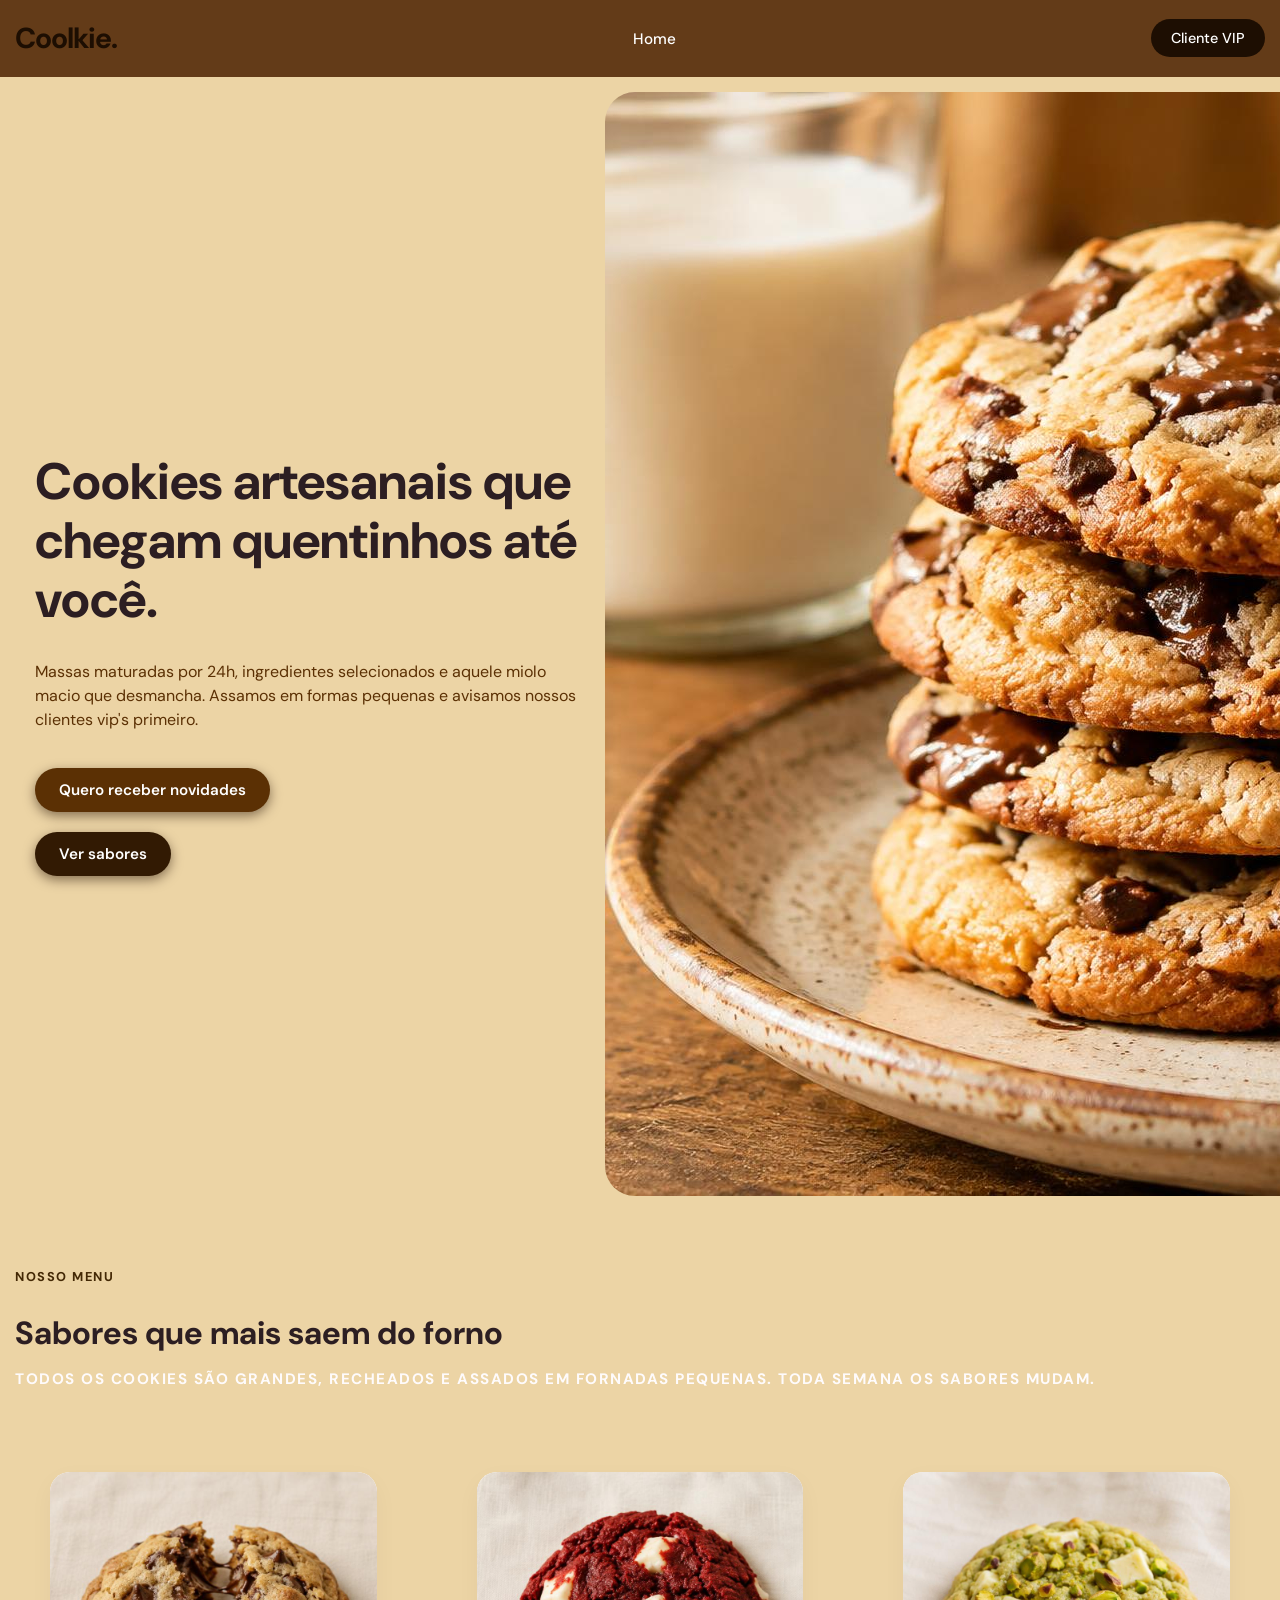
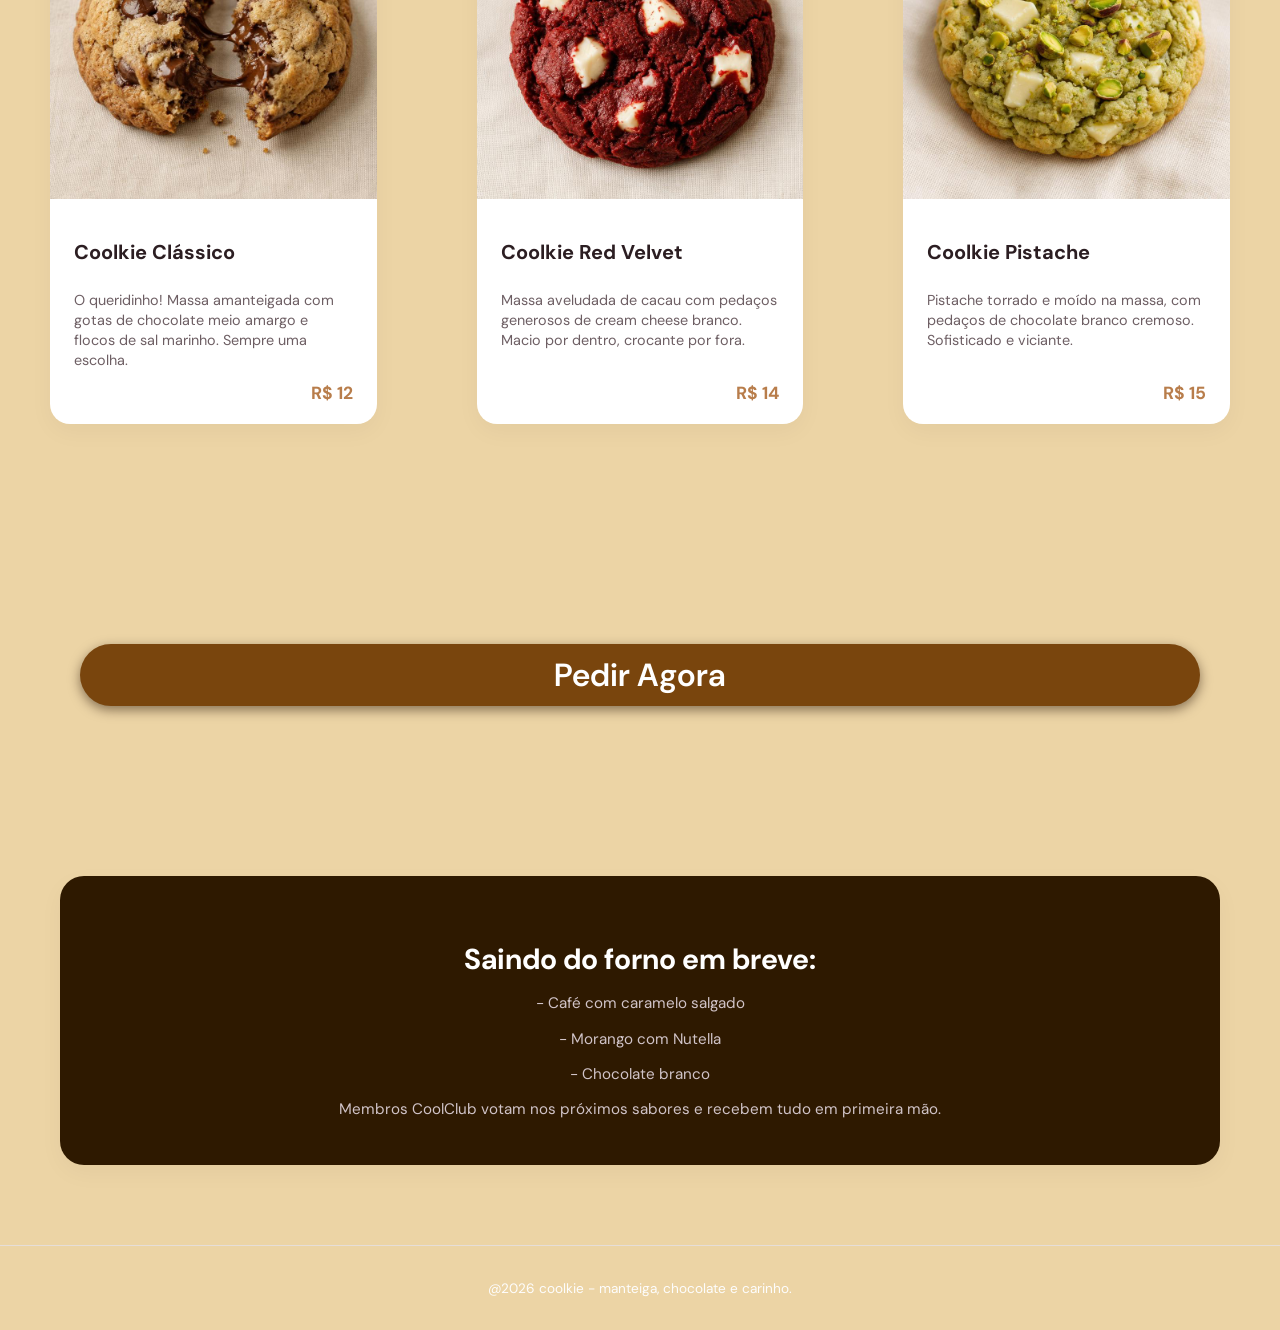
==== index.html @ a57c0679 "new file:   cliente.html new file:   css/style.css new file:   css/style2.css new file:   image/cook" ====
<!DOCTYPE html>
<html lang="en">
<head>
    <meta charset="UTF-8">
    <meta name="viewport" content="width=device-width, initial-scale=1.0">
    <title>CK - Coolkie</title>
<link rel="stylesheet" href="https://fonts.googleapis.com/css2?family=DM+Sans:wght@400;500;700&display=swap">
<link rel="stylesheet" href="https://fonts.googleapis.com/css2?family=Libre+Baskerville:ital,wght@0,400;0,700;1,400&display=swap">
<link rel="stylesheet" href="css/style.css">
</head>
<body>
    <header>
        <div class="logo">
            <h1>Coolkie.</h1>
        </div>
         <nav>
            <ul>
                <li><a href="index.html">Home</a></li>
            </ul>
         </nav>
         <a href="cliente.html" class="btn-header">Cliente VIP</a>
    </header>
    
 <main> 
      <section class="hero"> 
      <div class="hero-content">
         <div class="title">
            <h1>Cookies artesanais que chegam quentinhos até você.</h1>
            <p>Massas maturadas por 24h, ingredientes selecionados e aquele miolo macio que desmancha. Assamos em formas pequenas e avisamos nossos clientes vip's primeiro.</p>
         </div>
            <a href="cliente.html" class="btn-primary">Quero receber novidades</a>
            <a href="sabores.html" class="btn-secundary">Ver sabores</a>

      </div>
        <div class="cookie-principal">
            <img src="image/download.jpeg" alt="Cookie gotas" class="cookie-img">
     </div>
     </section>
        <section class="sabores">
            <div class="menu">
                <p>Nosso menu</p>
                <h1>Sabores que mais saem do forno</h1>
                <p>Todos os cookies são grandes, recheados e assados em fornadas pequenas. Toda semana os sabores mudam.</p>
            </div>
        </section>
        <section class="cookies-box">
            <div class="cookie-sabor">
                <img src="/image/cookie.jpeg" class="cookie1">
                <div class="cookie-info"> 
                   <h1>Coolkie Clássico</h1>
                    <p> O queridinho! Massa amanteigada com gotas de chocolate meio amargo e flocos de sal marinho. Sempre uma escolha. </p>
                    <span class="preco"> R$ 12 </span>
                </div>
            </div>
            <div class="cookie-sabor">
                <img src="/image/redvelvet.jpeg" class="cookie2">
                <div class="cookie-info"> 
                   <h1>Coolkie Red Velvet</h1>
                    <p> Massa aveludada de cacau com pedaços generosos de cream cheese branco. Macio por dentro, crocante por fora. </p>
                    <span class="preco"> R$ 14 </span>
                </div>
            </div>
            <div class="cookie-sabor">
                <img src="/image/pistache.jpeg" class="cookie3">
                <div class="cookie-info"> 
                   <h1>Coolkie Pistache</h1>
                    <p> Pistache torrado e moído na massa, com pedaços de chocolate branco cremoso. Sofisticado e viciante. </p>
                    <span class="preco"> R$ 15 </span>
                </div>
            </div>
        </section>
        <section class="pedir">
           <a href="pedido.html" class="btn-pedidos">Pedir Agora</a>

            </div>
        </section>
        <section class="forno-box">
            <div class="forno">
                <h1> Saindo do forno em breve: </h1>
                <p> - Café com caramelo salgado</p>
                <p> - Morango com Nutella</p>
                <p> - Chocolate branco</p>
            <div class="membros">
                <p>Membros CoolClub votam nos próximos sabores e recebem tudo em primeira mão.</p>
            </div>
            </div>
        </section>
    </main>
    <footer>
        <div class="footerr">
             <p> @2026 coolkie - manteiga, chocolate e carinho.</p>
        </div>
       
    </footer>
</body>
</html>
---- css/style.css ----
* {
  font-family: 'DM Sans', sans-serif;
}

body {
  background-color: #ecd4a5; 
  color: #2c1e22;
  display: flex;
  flex-direction: column;
  justify-content: space-between; 
  margin: 0;
}

main{
    display: flex;
    flex-direction: column;
    gap: 30px ;
    margin: 0;
}


header {
  display: flex;
  justify-content: space-between;
  align-items: center;
  background-color: #633b18;
  height: 100%;
  width: 100%;
  margin: 0;
  padding: 0; 
}

.logo h1 {
  font-size: 1.8rem;
  font-weight: 700;
  color: #1d0e02;
  letter-spacing: -1px;
  margin-left: 15px;
}

nav {
  display: flex;
  align-items: center;
  gap: 10px;

}

nav ul {
  list-style: none;
}

nav a {
  text-decoration: none;
  color: #fff;
  font-weight: 500;
  font-size: 0.95rem;
}

nav :hover{
    color: #120b01;
}

.btn-header {
  background-color: #1d0e02;
  color: #ffffff;
  padding: 10px 20px;
  border-radius: 20px;
  text-decoration: none;
  font-weight: 500;
  font-size: 0.9rem;
  transition: background 0.2s;
  margin-right: 15px;
}

.btn-header:hover {
  background-color: #120b01;
}



.hero {
  display: flex;
  justify-content: space-between;
  align-items: center;
  gap: 20px;
  margin-bottom: 80px;
  width: 100%;
  max-width: 1400px; 
  margin: 15px;   
  padding: 0 20px;
}

.hero-content {
  display: flex;
  flex-direction: column;
  gap: 20px;
  max-width: 550px;
  flex-shrink: 0;
}

.title {
  margin-top: 0;
 
}

.title h1 {
  font-size: 3.2rem;
  line-height: 1.15;
  font-weight: 700;
  color: #2c1e22;
  margin-bottom: 15px;
}

.title p {
  font-size: 1rem;
  color: #5b3004;
  line-height: 1.5;
  margin-top: 30px;
}

.btn-primary {
  background-color: #5b3004; 
  color: #ffffff;
  padding: 12px 24px;
  border-radius: 25px;
  text-decoration: none;
  font-weight: 600;
  font-size: 0.95rem;
  display: inline-block;
  box-shadow: 0 4px 12px rgba(34, 14, 1, 0.5);
  width: fit-content; 
}

.btn-secundary {
  background-color: #321a03; 
  color: #ffffff;
  padding: 12px 24px;
  border-radius: 25px;
  text-decoration: none;
  font-weight: 600;
  font-size: 0.95rem;
  display: inline-block;
  box-shadow: 0 4px 12px rgba(34, 14, 1, 0.5);
  width: fit-content; 
}

.btn-primary:hover, .btn-secundary:hover {
  background-color: #996d2f;
}

.cookie-principal {
    display: flex;
    justify-content: right;
    flex: 1;
    margin-top:0;

}

.cookie-principal img {
  height: auto;
  border-radius: 30px;
  object-fit: contain;
  margin-top: 0;
}


.sabores {
 display: flex;
 justify-content: space-between;
 align-items: center;
 margin:15px;

}

.menu p {
  font-size: 0.8rem;
  text-transform: uppercase;
  letter-spacing: 1.5px;
  color: #432805;
  margin-bottom: 8px;
  font-weight: 700;
}

.menu h1 {
  font-size: 2rem;
  color: #2c1e22;
  margin-bottom: 8px;
}

.menu p + p, .menu h1 + p {
  font-size: 0.95rem;
  color: #fefbfc;
}


.cookies-box {
  display: grid;
  grid-template-columns: repeat(3, 1fr);
  gap: 40px;
  margin-bottom: 80px;
  margin-left: 20px;
  margin-right: 20px;
}

.cookie-sabor {
  background-color: #ffffff;
  border-radius: 20px;
  overflow: hidden;
  position: relative; /* Essencial para posicionar o preço no canto */
  box-shadow: 0 8px 24px rgba(0, 0, 0, 0.04);
  display: flex;
  flex-direction: column;
  margin: 30px;
}

.cookie-sabor img {
  object-fit: initial;
}

.cookie-info {
  padding: 24px;
  display: flex;
  flex-direction: column;
  flex-grow: 1;
}

.cookie-info h1 {
  font-size: 1.25rem;
  color: #2c1e22;
  margin-bottom: 10px;
}

.cookie-info p {
  font-size: 0.9rem;
  color: #6d5e63;
  line-height: 1.4;
  margin-bottom: 30px; /* Espaço para o preço absoluto não sobrepor o texto */
}


.cookie-info .preco {
  position: absolute;
  bottom: 20px;
  right: 24px;
  font-weight: 700;
  font-size: 1.1rem;
  color: #b87d4b; 
}

.btn-pedidos{
  background-color: #79450d; 
  color: #ffffff;
  padding: 10px;
  border-radius: 60px;
  text-decoration: none;
  font-weight: 600;
  text-align: center;
  font-size: 2rem;
  display:flow-root;
  margin: 80px;
  align-items: center;
  box-shadow: 0 4px 12px rgba(34, 14, 1, 0.5);
  
}
.btn-pedidos:hover{
     background-color: #361f06; 
     color:#ffcccc;

}


.forno-box {
  background-color: #2e1900;
  color: #ffffff;
  padding: 40px;
  text-align: center;
  margin:60px;
  border-radius: 24px;
  margin-bottom: 40px;
  box-shadow: 0 8px 24px rgba(0, 0, 0, 0.04);
}

.forno h1 {
  font-size: 1.8rem;
  margin-bottom: 10px;
}

.forno p {
  color: #d1c4c8;
  font-size: 0.95rem;
  margin-bottom: 6px;
}

.beneficios-list {
    display:flex;
    flex-direction: column;
    justify-content: center;
    align-items: center;
    list-style:none;
    padding: 25px;
    max-width: 480px;

}

.beneficios-list li {
  margin-bottom: 16px;
  display: flex;
  align-items: center;
  font-size: 1.05rem;
  opacity: 0.95;
}

.check {
  background-color: #532703;
  color: #ffcccc;
  border-radius: 50%;
  width: 24px;
  height: 24px;
  display: flex;
  justify-content: center;
  align-items: center;
  font-size: 0.8rem;
  margin-right: 14px;
  flex-shrink: 0;
}

.card-cadastro {
  background-color: #3c2203; 
  color: #9e7033;
  justify-content: center;
  padding: 40px;
  border-radius: 20px;
  width: 500px;
  max-width: 450px;
  box-shadow: 0 10px 30px rgba(0, 0, 0, 0.5);
}

.card-cadastro h2 {
  margin: 0 0 6px 0;
  font-size: 1.6rem;
}

.subtitulo {
  font-size: 0.85rem;
  color: #fffefe;
  margin-bottom: 25px;
}


.input-group {
  margin-bottom: 18px;
  display: flex;
  flex-direction: column;
}

.input-group label {
  font-size: 0.8rem;
  color: #ecebeb;
  margin-bottom: 6px;
}

.input-group input {
  padding: 12px 14px;
  border: 1px solid #e2d8d0;
  border-radius: 8px;
  background-color: #ffffff;
  font-size: 0.95rem;
  outline: none;
}

.input-group input::placeholder {
  color: #bfaea6;
}

.btn-enviar {
  width: 100%;
  background-color: #5b3004; 
  color: white;
  border: none;
  padding: 14px;
  border-radius: 25px;
  font-weight: bold;
  font-size: 0.95rem;
  cursor: pointer;
  margin-top: 10px;
  transition: background 0.2s;
}


footer {
  text-align: center;
  padding: 20px 0;
  color: #fdfdfd;
  font-size: 0.85rem;
  border-top: 1px solid #e6ded8;
  margin-top: 40px;
}
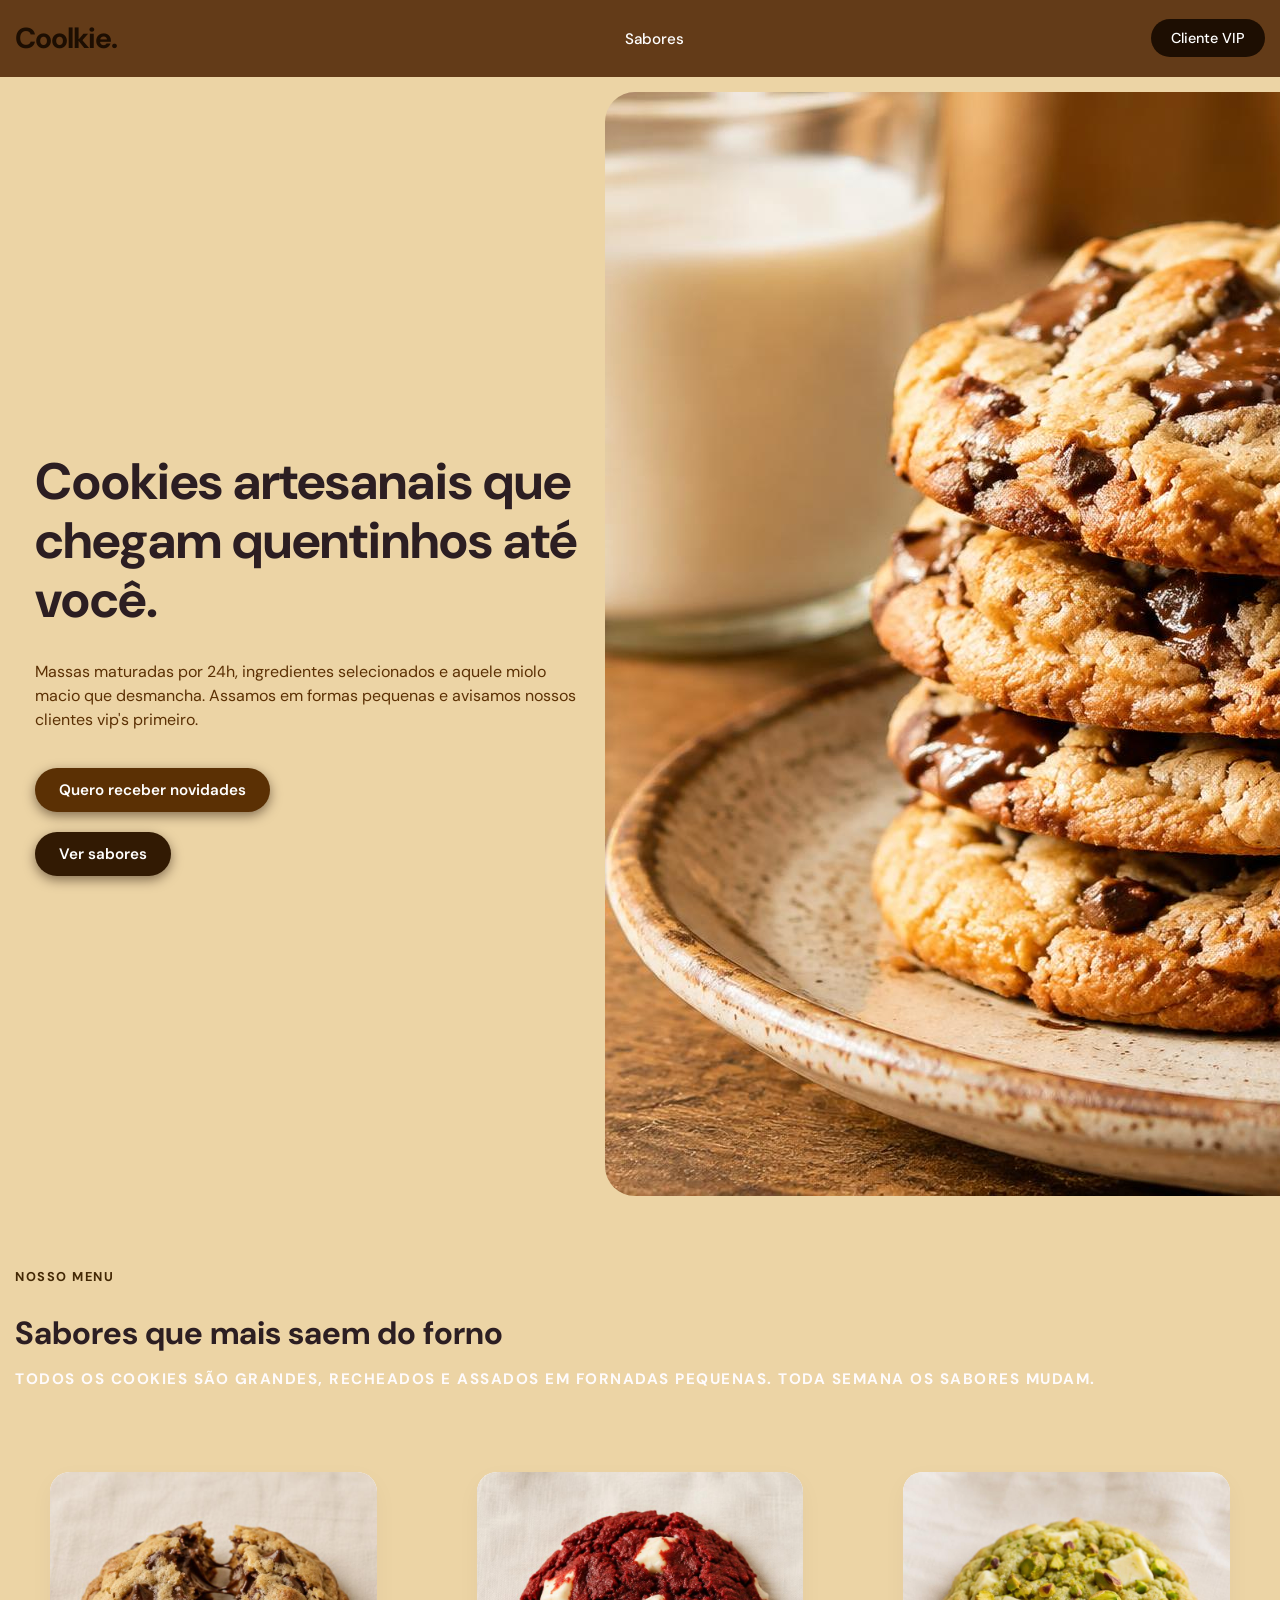
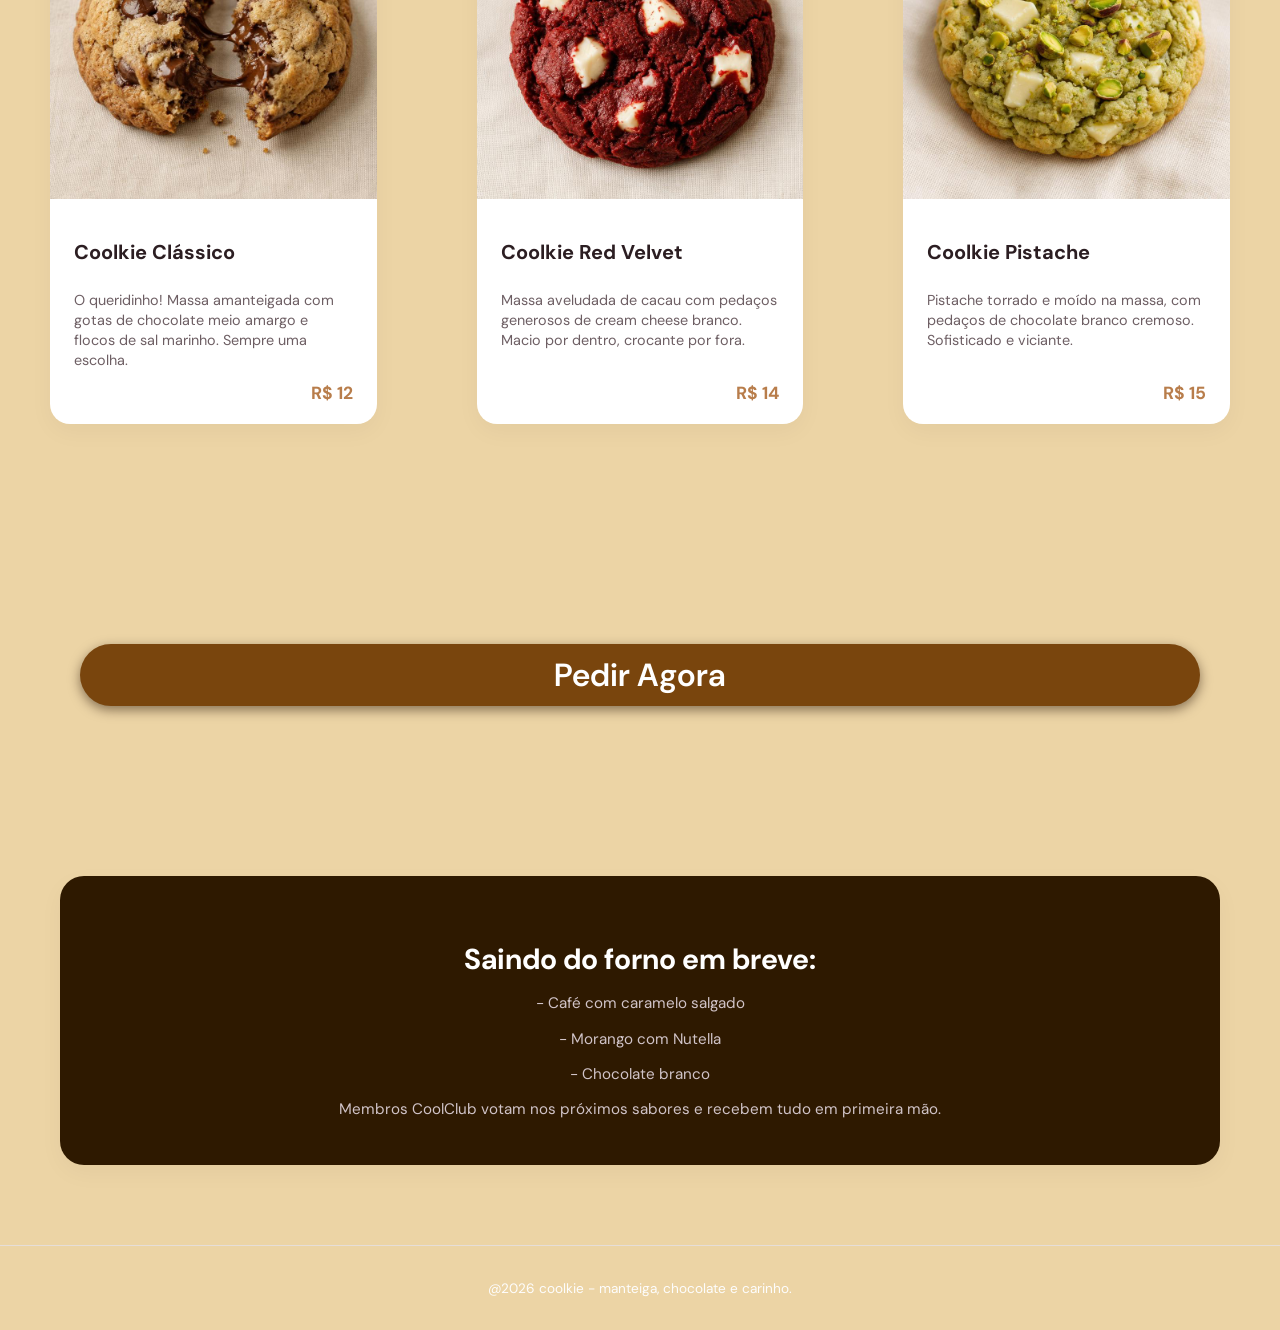
==== commit f7e7a944: "add codes" ====
--- a/index.html
+++ b/index.html
@@ -11,11 +11,13 @@
 <body>
     <header>
         <div class="logo">
-            <h1>Coolkie.</h1>
+            <a href="index.html">
+            <h1> Coolkie.</h1>
+            </a>
         </div>
          <nav>
             <ul>
-                <li><a href="index.html">Home</a></li>
+                <li><a href="sabores.html">Sabores</a></li>
             </ul>
          </nav>
          <a href="cliente.html" class="btn-header">Cliente VIP</a>
@@ -70,7 +72,7 @@
             </div>
         </section>
         <section class="pedir">
-           <a href="pedido.html" class="btn-pedidos">Pedir Agora</a>
+           <a href="sabores.html" class="btn-pedidos">Pedir Agora</a>
 
             </div>
         </section>
--- a/css/style.css
+++ b/css/style.css
@@ -37,6 +37,11 @@
   color: #1d0e02;
   letter-spacing: -1px;
   margin-left: 15px;
+}
+
+.logo a{
+    text-decoration: none;
+    color: inherit;
 }
 
 nav {
